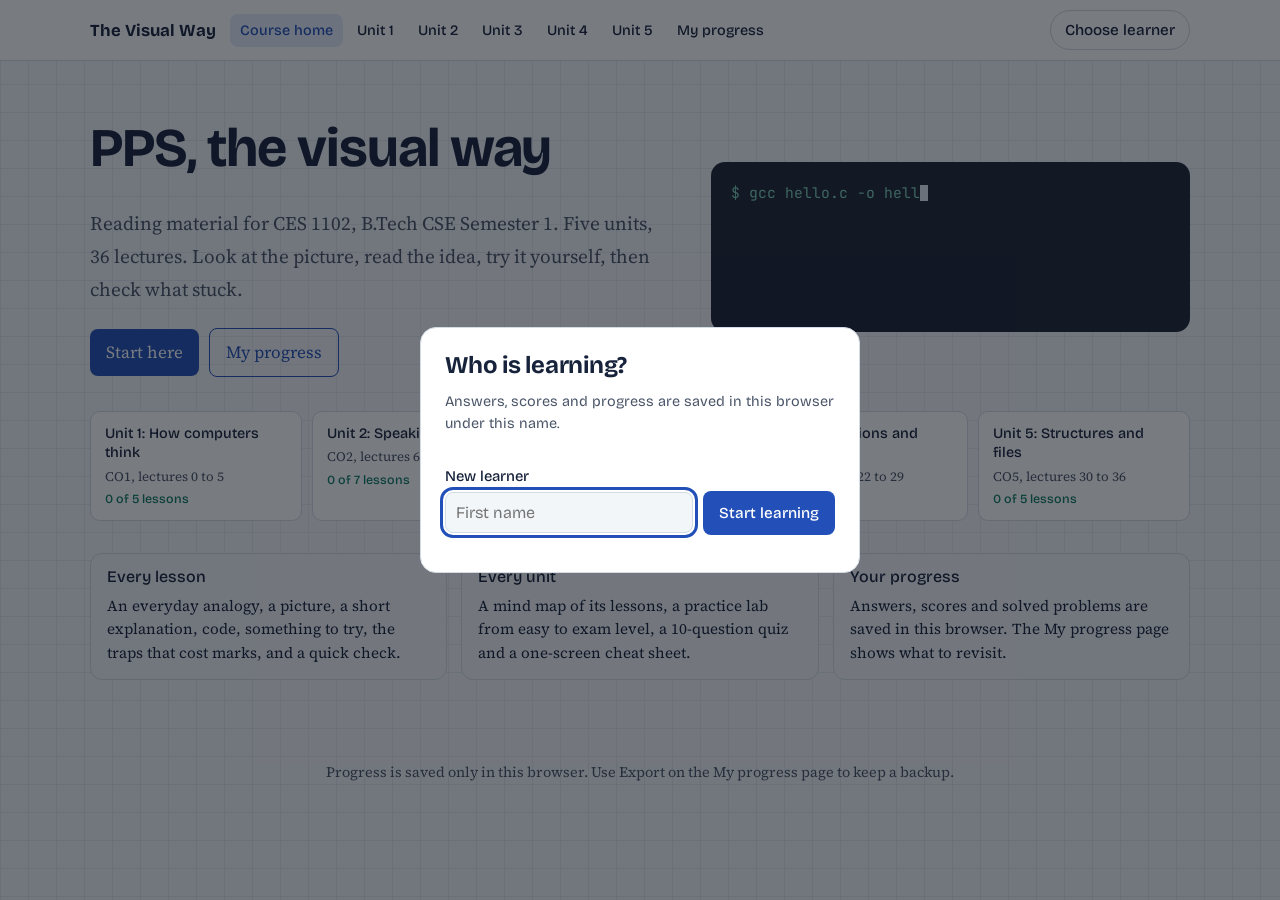
==== courses/ces1102/index.html @ 2a87faf5 "first commit" ====
<!DOCTYPE html>
<html lang="en">
<head>
<meta charset="utf-8">
<meta name="viewport" content="width=device-width, initial-scale=1, viewport-fit=cover">
<title>PPS, the visual way | CES 1102</title>
<meta name="description" content="Visual, interactive reading material for CES 1102, B.Tech CSE Semester 1.">
<meta name="theme-color" content="#2350B8">
<meta name="apple-mobile-web-app-capable" content="yes">
<meta name="mobile-web-app-capable" content="yes">
<meta name="apple-mobile-web-app-title" content="Visual Way">
<link rel="manifest" href="../../manifest.webmanifest">
<link rel="icon" type="image/png" sizes="192x192" href="../../assets/icons/icon-192.png">
<link rel="apple-touch-icon" href="../../assets/icons/apple-touch-icon.png">
<link rel="preconnect" href="https://fonts.googleapis.com">
<link rel="preconnect" href="https://fonts.gstatic.com" crossorigin>
<link href="https://fonts.googleapis.com/css2?family=Bricolage+Grotesque:opsz,wght@12..96,500;12..96,700&family=Source+Serif+4:ital,opsz,wght@0,8..60,400;0,8..60,600;1,8..60,400&family=JetBrains+Mono:wght@400;600&display=swap" rel="stylesheet">
<link rel="stylesheet" href="../../assets/style.css">
</head>
<body data-page="course" data-course="ces1102" data-root="../../">
<header class="topbar"><div class="topbar-in"><a class="brand" href="../../index.html">The Visual Way</a><nav class="unitnav" aria-label="Course"><a href="index.html" aria-current="page">Course home</a><a href="unit1.html">Unit 1</a><a href="unit2.html">Unit 2</a><a href="unit3.html">Unit 3</a><a href="unit4.html">Unit 4</a><a href="unit5.html">Unit 5</a><a href="progress.html">My progress</a></nav><button class="learner-chip" type="button">Choose learner</button></div></header>
<header class="hero wrap">
  <div class="hero-grid">
    <div>
      <h1>PPS, the visual way</h1>
      <p class="lede">Reading material for CES 1102, B.Tech CSE Semester 1. Five units, 36 lectures. Look at the picture, read the idea, try it yourself, then check what stuck.</p>
      <div class="row hero-actions"><a class="btn" href="unit1.html#u1start">Start here</a><a class="btn ghost" href="progress.html">My progress</a></div>
    </div>
    <div class="term" aria-label="Terminal compiling and running a first C program" role="img"><div id="termtext"></div></div>
  </div>
<div class="roadmap" role="list"><a role="listitem" href="unit1.html" data-unit="1">Unit 1: How computers think<span>CO1, lectures 0 to 5</span><span class="prog"></span></a><a role="listitem" href="unit2.html" data-unit="2">Unit 2: Speaking C<span>CO2, lectures 6 to 13</span><span class="prog"></span></a><a role="listitem" href="unit3.html" data-unit="3">Unit 3: Arrays and strings<span>CO3, lectures 14 to 21</span><span class="prog"></span></a><a role="listitem" href="unit4.html" data-unit="4">Unit 4: Functions and pointers<span>CO4, lectures 22 to 29</span><span class="prog"></span></a><a role="listitem" href="unit5.html" data-unit="5">Unit 5: Structures and files<span>CO5, lectures 30 to 36</span><span class="prog"></span></a></div>
</header>
<div class="wrap" style="padding-bottom:60px"><div class="cheat"><div><h3>Every lesson</h3>An everyday analogy, a picture, a short explanation, code, something to try, the traps that cost marks, and a quick check.</div><div><h3>Every unit</h3>A mind map of its lessons, a practice lab from easy to exam level, a 10-question quiz and a one-screen cheat sheet.</div><div><h3>Your progress</h3>Answers, scores and solved problems are saved in this browser. The My progress page shows what to revisit.</div></div></div>
<footer>Progress is saved only in this browser. Use Export on the My progress page to keep a backup.</footer>
<script src="../../assets/engine.js"></script>
<script src="course.js"></script>
<script>initPage();</script>
</body>
</html>
---- assets/style.css ----
/* Shared styles for every course. Colours are tokens on :root, with dark-mode overrides. */

:root{
  --paper:#F3F6F9; --grid:#E2E8EF; --card:#FFFFFF; --ink:#17223B; --soft:#4A5568; --line:#D3DBE4;
  --blue:#2350B8; --blue-tint:#E7EEFC; --mark:#FFE27A; --good:#0B7A63; --good-tint:#E1F4EE;
  --bad:#B8322B; --bad-tint:#FBE9E7; --code:#1C2333; --code-ink:#E4E9F2;
  --head:"Bricolage Grotesque", "Avenir Next", "Segoe UI", system-ui, sans-serif;
  --body:"Source Serif 4", Georgia, "Times New Roman", serif;
  --mono:"JetBrains Mono", ui-monospace, Consolas, "Courier New", monospace;
  box-sizing:border-box; padding-top:env(safe-area-inset-top,0px); padding-bottom:env(safe-area-inset-bottom,0px);
}
@media (prefers-color-scheme:dark){ :root:not([data-theme="light"]){
  --paper:#11151C; --grid:#1A2029; --card:#181E27; --ink:#E7EBF1; --soft:#A5AFBD; --line:#2B3442;
  --blue:#86A8F7; --blue-tint:#1E2A44; --mark:#6E5A12; --good:#52D1AE; --good-tint:#11302A;
  --bad:#FF8D84; --bad-tint:#3A1C1A; --code:#0C1018; --code-ink:#E4E9F2; } }
:root[data-theme="dark"]{
  --paper:#11151C; --grid:#1A2029; --card:#181E27; --ink:#E7EBF1; --soft:#A5AFBD; --line:#2B3442;
  --blue:#86A8F7; --blue-tint:#1E2A44; --mark:#6E5A12; --good:#52D1AE; --good-tint:#11302A;
  --bad:#FF8D84; --bad-tint:#3A1C1A; --code:#0C1018; --code-ink:#E4E9F2; }
*,*::before,*::after{box-sizing:inherit}
html{scroll-padding-top:calc(env(safe-area-inset-top,0px) + 16px);scroll-behavior:smooth}
@media (prefers-reduced-motion:reduce){html{scroll-behavior:auto}}
body{margin:0;background:var(--paper);background-image:linear-gradient(var(--grid) 1px,transparent 1px),linear-gradient(90deg,var(--grid) 1px,transparent 1px);background-size:28px 28px;color:var(--ink);font:400 1.0625rem/1.72 var(--body)}
img,svg{max-width:100%}
h1,h2,h3,h4{font-family:var(--head);line-height:1.15;margin:0 0 .5em;font-weight:700}
h1{font-size:clamp(2.2rem,5vw,3.4rem);letter-spacing:-.02em}
h2{font-size:clamp(1.6rem,3.2vw,2.1rem);letter-spacing:-.01em}
h3{font-size:1.2rem;font-weight:500}
p{margin:0 0 1em}
a{color:var(--blue)}
code{font-family:var(--mono);font-size:.88em;background:var(--blue-tint);padding:.08em .35em;border-radius:4px}
mark{background:linear-gradient(100deg,transparent 2%,var(--mark) 4%,var(--mark) 94%,transparent 97%);color:inherit;padding:0 .15em;border-radius:3px}
button{font:500 .95rem var(--head);cursor:pointer}
:focus-visible{outline:3px solid var(--blue);outline-offset:2px}
.wrap{max-width:1140px;margin:0 auto;padding:0 20px}
/* hero */
.hero{padding-top:56px;padding-bottom:32px}
.hero-grid{display:grid;grid-template-columns:1.1fr .9fr;gap:36px;align-items:center}
.hero p.lede{font-size:1.2rem;color:var(--soft);max-width:34em}
.term{background:var(--code);color:var(--code-ink);border-radius:14px;padding:18px 20px;font:400 .92rem/1.7 var(--mono);min-height:170px}
.term .p{color:#7FD1B9}.term .out{color:#FFE27A}
.caret{display:inline-block;width:.55em;height:1.1em;background:var(--code-ink);vertical-align:-.2em;animation:blink 1s steps(1) infinite}
@keyframes blink{50%{opacity:0}}
@media (prefers-reduced-motion:reduce){.caret{animation:none}}
.roadmap{display:grid;grid-template-columns:repeat(5,1fr);gap:10px;margin-top:34px;list-style:none;padding:0}
.roadmap li{background:var(--card);border:1px solid var(--line);border-radius:10px;padding:12px 14px;font:500 .9rem/1.35 var(--head)}
.roadmap li span{display:block;font:400 .82rem/1.4 var(--body);color:var(--soft);margin-top:4px}
.roadmap li.now{border:2px solid var(--blue);background:var(--blue-tint)}
.roadmap li.later{opacity:.62}
/* layout */
.layout{display:grid;grid-template-columns:230px minmax(0,1fr);gap:40px;padding-bottom:80px}
.rail{position:sticky;top:calc(env(safe-area-inset-top,0px) + 16px);align-self:start;background:var(--card);border:1px solid var(--line);border-radius:12px;padding:18px}
.rail h4{font-size:.95rem;margin-bottom:10px}
.rail ol{list-style:none;margin:0;padding:0}
.rail li a{display:flex;gap:10px;align-items:baseline;padding:6px 4px;text-decoration:none;color:var(--ink);font:400 .93rem/1.35 var(--head);border-radius:6px}
.rail li a:hover{background:var(--blue-tint)}
.tick{flex:none;width:18px;height:18px;border:1.5px solid var(--line);border-radius:50%;display:inline-grid;place-items:center;font-size:11px;transform:translateY(3px)}
.done .tick{background:var(--good);border-color:var(--good);color:var(--card)}
.bar{height:8px;background:var(--grid);border-radius:4px;margin:14px 0 6px;overflow:hidden}
.bar i{display:block;height:100%;width:0;background:var(--good);transition:width .4s}
.rail small{color:var(--soft);font-size:.85rem}
.lesson{background:var(--card);border:1px solid var(--line);border-radius:18px;padding:clamp(20px,4vw,44px);margin-bottom:34px}
.lesson-head{display:flex;gap:16px;align-items:baseline;flex-wrap:wrap;margin-bottom:6px}
.num{font:700 2.6rem/1 var(--head);color:var(--blue)}
.lec{font:400 .88rem var(--head);color:var(--soft)}
.hook{font-style:italic;font-size:1.15rem;border-left:4px solid var(--mark);padding:4px 0 4px 16px;margin:10px 0 22px;border-radius:0}
.prose{max-width:68ch}
.fig-r{float:right;width:min(46%,340px);margin:4px 0 14px 26px}
.fig-r figcaption,.fig figcaption{font:400 .85rem/1.4 var(--head);color:var(--soft);margin-top:6px}
.clear{clear:both}
.fig{margin:22px 0}
pre.c{background:var(--code);color:var(--code-ink);border-radius:12px;padding:16px 18px;font:400 .9rem/1.65 var(--mono);overflow-x:auto;margin:16px 0}
pre.c code{background:none;padding:0;font-size:1em;color:inherit}
.kw{color:#8FB3FF}.str{color:#9FE3A8}.com{color:#8792A6;font-style:italic}.pp{color:#F3A6D8}.fn{color:#FFD479}.nm{color:#FFB38A}
.panel{border:1px solid var(--line);border-radius:12px;padding:18px 20px;margin:22px 0;background:var(--paper)}
.panel h3{margin-bottom:8px}
.traps{border:1px solid var(--bad);background:var(--bad-tint);border-radius:12px;padding:16px 20px;margin:22px 0}
.traps h3{color:var(--bad)}
.traps ul{margin:0;padding-left:1.2em}
.traps li{margin-bottom:6px}
table{border-collapse:collapse;width:100%;font-size:.95rem}
.tbl{overflow-x:auto;margin:16px 0}
th,td{border:1px solid var(--line);padding:8px 10px;text-align:left;vertical-align:top}
th{font:500 .92rem var(--head);background:var(--blue-tint)}
details.reveal{border:1px dashed var(--blue);border-radius:10px;padding:10px 14px;margin:14px 0}
details.reveal summary{cursor:pointer;font:500 .95rem var(--head);color:var(--blue)}
/* buttons */
.btn{background:var(--blue);color:var(--card);border:0;border-radius:8px;padding:9px 16px}
.btn.ghost{background:transparent;color:var(--blue);border:1.5px solid var(--blue)}
.btn:disabled{opacity:.45;cursor:not-allowed}
.row{display:flex;gap:10px;flex-wrap:wrap;align-items:center}
.complete{margin-top:26px;padding-top:18px;border-top:1px solid var(--line)}
.complete .btn.is-done{background:var(--good)}
/* quiz */
.qc{margin-top:8px}
fieldset.q{border:1px solid var(--line);border-radius:12px;padding:16px 18px;margin:0 0 14px;background:var(--card)}
fieldset.q legend{font:500 1rem/1.45 var(--head);padding:0 6px}
.opt{display:flex;gap:10px;align-items:flex-start;padding:7px 8px;border-radius:8px;cursor:pointer}
.opt:hover{background:var(--blue-tint)}
.opt input{accent-color:var(--blue);margin-top:.45em}
.opt.right{background:var(--good-tint)}.opt.wrong{background:var(--bad-tint)}
.fb{margin-top:10px;font-size:.98rem}
.fb.ok{color:var(--good)}.fb.no{color:var(--bad)}
.fb .why{display:block;color:var(--ink);margin-top:4px}
.err{color:var(--bad);font:400 .85rem var(--head);margin-left:8px}
/* widgets */
.widget{border:1px solid var(--line);border-radius:14px;padding:18px;background:var(--paper);margin:22px 0}
.widget .label{font:500 1rem var(--head);margin-bottom:10px}
.stepnote{min-height:3.4em;font-size:1rem;margin:12px 0}
.dots{display:flex;gap:6px}
.dots span{width:9px;height:9px;border-radius:50%;background:var(--line)}
.dots span.on{background:var(--blue)}
svg text{font-family:var(--head)}
.sv-box{fill:var(--card);stroke:var(--soft);stroke-width:1}
.sv-cont{fill:none;stroke:var(--soft);stroke-dasharray:5 4;stroke-width:1}
.sv-t{fill:var(--ink);font-size:14px;font-weight:500}
.sv-s{fill:var(--soft);font-size:12px}
.sv-line{stroke:var(--soft);stroke-width:1.4;fill:none}
g.hot .sv-box{fill:var(--mark);stroke:var(--ink);stroke-width:2}
.tabs{display:flex;gap:6px;flex-wrap:wrap;margin-bottom:10px}
.tabs button{background:var(--card);border:1.5px solid var(--line);color:var(--ink);border-radius:8px;padding:7px 12px}
.tabs button[aria-pressed="true"]{border-color:var(--blue);background:var(--blue-tint);color:var(--blue)}
.order-list{list-style:none;padding:0;margin:0 0 12px}
.order-list li{display:flex;align-items:center;gap:10px;background:var(--card);border:1px solid var(--line);border-radius:8px;padding:8px 10px;margin-bottom:6px}
.order-list li.ok{border-color:var(--good);background:var(--good-tint)}
.order-list li.no{border-color:var(--bad);background:var(--bad-tint)}
.order-list .t{flex:1;font-family:var(--mono);font-size:.92rem}
.order-list button{background:var(--card);border:1px solid var(--line);border-radius:6px;width:34px;height:30px;color:var(--ink)}
.fc-grid{display:grid;grid-template-columns:minmax(0,1fr) 300px;gap:20px;align-items:start}
.fc-steps label{display:grid;grid-template-columns:1fr 200px;gap:8px;align-items:center;font:400 .92rem var(--mono);padding:5px 0;border-bottom:1px dashed var(--line)}
.fc-steps select,.fc-run input{font:400 .9rem var(--head);padding:6px;border-radius:6px;border:1.5px solid var(--line);background:var(--card);color:var(--ink)}
.fc-steps label.ok select{border-color:var(--good)}.fc-steps label.no select{border-color:var(--bad)}
.fc-node{fill:var(--card);stroke:var(--soft);stroke-width:1.3}
.fc-node.empty{stroke-dasharray:4 3;fill:transparent}
.fc-node.wrongshape{stroke:var(--bad);stroke-width:2}
.fc-node.lit{fill:var(--mark);stroke:var(--ink);stroke-width:2.2}
.fc-txt{fill:var(--ink);font-size:12.5px;font-family:var(--mono)}
.pipe{display:flex;flex-wrap:wrap;gap:6px;margin-bottom:12px}
.pipe button{background:var(--card);border:1.5px solid var(--line);color:var(--ink);border-radius:20px;padding:6px 12px;font-size:.88rem}
.pipe button[aria-current="step"]{border-color:var(--blue);background:var(--blue);color:var(--card)}
.file{font:600 .9rem var(--mono);color:var(--blue)}
.sorter{list-style:none;padding:0;margin:0}
.sorter li{background:var(--card);border:1px solid var(--line);border-radius:10px;padding:10px 12px;margin-bottom:8px}
.sorter code{display:block;background:none;padding:0;margin-bottom:6px}
.sorter .sfb{font-size:.92rem;margin-top:6px}
.timeline{display:grid;grid-template-columns:repeat(5,1fr);gap:8px;margin:18px 0}
.timeline div{border-top:4px solid var(--blue);padding-top:8px;font-size:.92rem;line-height:1.45}
.timeline b{font:700 1.1rem var(--head);display:block}
.cheat{display:grid;grid-template-columns:repeat(auto-fit,minmax(230px,1fr));gap:14px}
.cheat div{border:1px solid var(--line);border-radius:12px;padding:14px 16px;background:var(--paper);font-size:.95rem;line-height:1.55}
.cheat h3{font-size:1rem}
.uq-head{display:flex;justify-content:space-between;align-items:center;margin-bottom:10px;font:500 .95rem var(--head)}
.score{font:700 3rem/1 var(--head);color:var(--blue)}
.sr{position:absolute;width:1px;height:1px;overflow:hidden;clip:rect(0 0 0 0);white-space:nowrap}
footer{color:var(--soft);font-size:.9rem;padding:20px 0 40px;text-align:center}
@media (max-width:960px){
  .hero-grid,.fc-grid{grid-template-columns:1fr}
  .layout{grid-template-columns:1fr;gap:20px}
  .rail{position:static}
  .rail ol{display:flex;gap:6px;overflow-x:auto}
  .rail li a{white-space:nowrap;border:1px solid var(--line)}
  .roadmap{grid-template-columns:repeat(2,1fr)}
  .timeline{grid-template-columns:1fr 1fr}
}
@media (max-width:640px){ .fig-r{float:none;width:100%;margin:10px 0} .fc-steps label{grid-template-columns:1fr} .roadmap{grid-template-columns:1fr} }
.roadmap{display:grid;grid-template-columns:repeat(5,1fr);gap:10px;margin-top:34px}
.roadmap button{background:var(--card);border:1px solid var(--line);border-radius:10px;padding:12px 14px;font:500 .9rem/1.35 var(--head);color:var(--ink);text-align:left}
.roadmap button span{display:block;font:400 .82rem/1.4 var(--body);color:var(--soft);margin-top:4px}
.roadmap button .prog{font:500 .78rem/1.3 var(--head);color:var(--good);margin-top:6px}
.roadmap button[aria-pressed="true"]{border:2px solid var(--blue);background:var(--blue-tint)}
.roadmap button:hover{border-color:var(--blue)}
.intro{background:var(--card);border:1px solid var(--line);border-radius:18px;padding:clamp(20px,4vw,40px);margin-bottom:34px}
.intro p{max-width:68ch;color:var(--soft);font-size:1.08rem}
.mindmap svg{width:100%;height:auto;display:block}
.mm-c{fill:var(--blue)}.mm-ct{fill:var(--card);font:700 18px var(--head)}.mm-cs{fill:var(--card);font:400 14px var(--head)}
.mm-l{stroke:var(--blue);stroke-width:1.5;opacity:.6}
.mm-n{fill:var(--paper);stroke:var(--line);stroke-width:1.2}.mm-n.done{fill:var(--good-tint);stroke:var(--good)}
.mindmap a:hover .mm-n,.mindmap a:focus .mm-n{stroke:var(--blue);stroke-width:2}
.mm-t{fill:var(--ink);font:500 15px var(--head)}
.tr-grid{display:grid;grid-template-columns:minmax(0,1.1fr) minmax(0,1fr);gap:16px;align-items:start}
.tr-code{margin:0}
.tr-code .ln{display:block;padding:0 8px;margin:0 -8px;border-radius:4px;white-space:pre}
.tr-code .ln.cur{background:rgba(255,226,122,.2);box-shadow:inset 3px 0 0 #FFE27A}
.tr-l{font:500 .85rem var(--head);color:var(--soft);margin:2px 0 6px}
.frame{border:1px solid var(--line);border-radius:10px;background:var(--card);padding:8px 10px;margin-bottom:8px}
.frame.top{border:2px solid var(--blue)}
.frame-h{font:500 .82rem var(--head);color:var(--soft);margin-bottom:6px}
.vars{display:flex;flex-wrap:wrap;gap:10px 14px;align-items:flex-start}
.var{display:flex;flex-direction:column;align-items:flex-start;gap:3px}
.vn{font:500 .8rem var(--mono);color:var(--soft)}
.var .box,.cell .box{min-width:38px;padding:3px 8px;border:1.5px solid var(--line);border-radius:6px;font:600 .88rem var(--mono);text-align:center;background:var(--paper);color:var(--ink);white-space:nowrap}
.var.hot>.box,.cell.hot .box{background:var(--mark);border-color:var(--ink)}
.addr{font:400 .72rem var(--mono);color:var(--soft)}
.cells{display:flex;flex-wrap:wrap}
.cell{display:flex;flex-direction:column;align-items:center}
.cell .box{border-radius:0;margin-right:-1.5px;min-width:34px}
.idx{font:400 .7rem var(--mono);color:var(--soft)}
.sf{display:flex;gap:8px}
.tr-out{background:var(--code);color:#FFE27A;border-radius:8px;padding:8px 12px;min-height:2.2em;margin:0;font:400 .88rem var(--mono);white-space:pre-wrap}
.st-grid.two{display:grid;grid-template-columns:minmax(0,1.3fr) minmax(0,1fr);gap:16px;align-items:start}
.st-c{margin:0}
mark.hm{background:#FFE27A;color:#1C2333;padding:0 2px;border-radius:3px}
.sel{font:400 .92rem var(--head);padding:6px;border-radius:6px;border:1.5px solid var(--line);background:var(--card);color:var(--ink)}
.widget input[type=text]{font:400 .92rem var(--mono);padding:6px 8px;border-radius:6px;border:1.5px solid var(--line);background:var(--card);color:var(--ink)}
.ap-ctl label,.tr-in label{font:500 .92rem var(--head)}
.tr-in{margin-bottom:12px}
.ap-row{display:flex;flex-wrap:wrap;gap:6px;margin:16px 0 6px}
.ap-cell{display:flex;flex-direction:column;align-items:center;min-width:48px;transition:opacity .3s}
.ap-cell .box{width:48px;padding:10px 0;border:2px solid var(--line);border-radius:8px;text-align:center;font:600 1rem var(--mono);background:var(--card)}
.ap-cell.cmp .box{border-color:var(--blue);background:var(--blue-tint)}
.ap-cell.swap .box{background:var(--mark);border-color:var(--ink)}
.ap-cell.min .box{border-color:var(--bad);border-style:dashed}
.ap-cell.done .box,.ap-cell.found .box{background:var(--good-tint);border-color:var(--good)}
.ap-cell.out{opacity:.35}
.tag{font:500 .72rem var(--head);color:var(--blue);min-height:1.1em}
.ap-stats{display:flex;gap:20px;font:400 .95rem var(--head)}
.ap-stats b{font-size:1.2rem;color:var(--blue)}
.legend{display:flex;flex-wrap:wrap;gap:6px 12px;align-items:center;font:400 .82rem var(--head);color:var(--soft);margin-top:10px}
.lg{display:inline-block;width:14px;height:14px;border-radius:3px;border:2px solid var(--line);vertical-align:middle}
.lg.cmp{border-color:var(--blue);background:var(--blue-tint)}.lg.swap{background:var(--mark);border-color:var(--ink)}.lg.min{border-color:var(--bad);border-style:dashed}.lg.done{background:var(--good-tint);border-color:var(--good)}.lg.out{opacity:.35;background:var(--card)}
.bitrow{display:flex;align-items:center;gap:4px;margin-bottom:6px;flex-wrap:wrap}
.bl{width:64px;font:500 .9rem var(--mono)}
.bit{width:34px;height:34px;display:inline-grid;place-items:center;border:1.5px solid var(--line);border-radius:6px;font:600 .95rem var(--mono);background:var(--card);color:var(--ink)}
.bit.on{background:var(--blue);color:var(--card);border-color:var(--blue)}
button.bit{cursor:pointer;padding:0}
.bitrow.res{border-top:2px solid var(--ink);padding-top:6px}
.bitrow.res .bit.on{background:var(--good);border-color:var(--good)}
.bd{font:600 .95rem var(--mono);margin-left:10px}
.mx-wrap{display:grid;grid-template-columns:auto minmax(0,1fr);gap:20px;align-items:start}
.mx{display:grid;grid-template-columns:auto repeat(4,48px);gap:4px;align-items:center}
.mx-h{font:400 .78rem var(--head);color:var(--soft);text-align:center}
.mx-c{height:44px;border:1.5px solid var(--line);border-radius:6px;background:var(--card);color:var(--ink);font:600 1rem var(--mono)}
.mx-c.row{background:var(--blue-tint)}
.mx-c.on{background:var(--mark);border-color:var(--ink)}
.cell.rowc .box{background:var(--blue-tint)}
.cell.bad .box{background:var(--bad-tint);border-color:var(--bad);color:var(--bad)}
.cell.dim .box{opacity:.4}
.sl-out{margin-top:12px}
.sl-out .var{margin-bottom:10px}
.pj{padding-top:16px}
.pj-bytes{display:grid;grid-template-columns:repeat(32,1fr);margin-top:6px}
.pj-b{height:44px;border:1px solid var(--line);background:var(--blue-tint);position:relative}
.pj-b.alt{background:var(--card)}
.pj-b.start{border-left:3px solid var(--blue)}
.pj-b span{position:absolute;top:-1.5em;left:0;font:500 .7rem var(--mono);color:var(--blue);white-space:nowrap}
.pj-axis{display:flex;justify-content:space-between;font:400 .72rem var(--mono);color:var(--soft);margin-top:4px}
.tabset>.tabs{margin-bottom:12px}
[hidden]{display:none !important}
@media (max-width:960px){.tr-grid,.st-grid.two,.mx-wrap{grid-template-columns:1fr}}
@media (max-width:640px){.mx{grid-template-columns:auto repeat(4,40px)}.ap-cell .box{width:40px}}
@media (max-width:960px){.roadmap{grid-template-columns:repeat(2,1fr)}}
@media (max-width:640px){.roadmap{grid-template-columns:1fr 1fr}.roadmap button span:not(.prog){display:none}}
fieldset.q{min-width:0}
fieldset.q legend{white-space:normal;max-width:100%}
main{min-width:0}
@media (max-width:960px){.layout{grid-template-columns:minmax(0,1fr)}}
.prob{border:1px solid var(--line);border-radius:14px;padding:18px 20px;margin:16px 0;background:var(--paper)}
.prob-h{display:flex;gap:10px;align-items:baseline;flex-wrap:wrap;margin-bottom:6px}
.prob-h h3{margin:0}
.lvl{font:500 .78rem var(--head);padding:2px 10px;border-radius:20px;border:1.5px solid}
.lvl.easy{color:var(--good);border-color:var(--good);background:var(--good-tint)}
.lvl.medium{color:var(--blue);border-color:var(--blue);background:var(--blue-tint)}
.lvl.exam{color:var(--bad);border-color:var(--bad);background:var(--bad-tint)}
.io{display:grid;grid-template-columns:minmax(0,1fr) minmax(0,1fr);gap:14px;margin:12px 0}
.io .tr-out{margin-bottom:8px}
.labfilter{margin:0}
.labcount{margin:0 0 0 auto;font:500 .9rem var(--head);color:var(--good)}
.prob .btn.is-done,[data-solved].is-done{background:var(--good)}
ol.steps{padding-left:1.3em;margin:10px 0}
ol.steps li{margin-bottom:8px}
@media (max-width:640px){.io{grid-template-columns:minmax(0,1fr)}}
/* ---------- site chrome ---------- */
.topbar{background:var(--card);border-bottom:1px solid var(--line)}
.topbar-in{display:flex;align-items:center;gap:14px;padding:10px 20px;max-width:1140px;margin:0 auto;flex-wrap:wrap}
.brand{font:700 1.05rem var(--head);color:var(--ink);text-decoration:none;white-space:nowrap}
.unitnav{display:flex;gap:4px;overflow-x:auto;flex:1 1 300px;scrollbar-width:none;-webkit-overflow-scrolling:touch}
.unitnav::-webkit-scrollbar{display:none}
.unitnav a{white-space:nowrap;padding:8px 10px;border-radius:8px;text-decoration:none;color:var(--ink);font:500 .9rem var(--head)}
.unitnav a:hover{background:var(--blue-tint)}
.unitnav a[aria-current="page"]{background:var(--blue-tint);color:var(--blue)}
.learner-chip{background:var(--card);border:1.5px solid var(--line);border-radius:22px;padding:8px 14px;color:var(--ink);min-height:40px}
.learner-chip:hover{border-color:var(--blue)}
dialog.ldlg{border:1px solid var(--line);border-radius:16px;padding:0;max-width:440px;width:calc(100% - 32px);background:var(--card);color:var(--ink)}
dialog.ldlg::backdrop{background:rgba(10,15,25,.55)}
.ldlg-in{padding:24px}
.ldlg h2{font-size:1.5rem}
.ldlg label{display:block;font:500 .92rem var(--head);margin-bottom:6px}
.ldlg input{flex:1;min-width:0;font:400 1rem var(--head);padding:10px;border-radius:8px;border:1.5px solid var(--line);background:var(--paper);color:var(--ink)}
.llist{display:flex;flex-wrap:wrap;gap:8px;align-items:center;margin:10px 0 18px}
.small{font:400 .9rem/1.5 var(--head);color:var(--soft)}
.toast{position:fixed;left:50%;bottom:calc(20px + env(safe-area-inset-bottom,0px));transform:translateX(-50%);background:var(--ink);color:var(--card);padding:12px 18px;border-radius:10px;font:500 .92rem var(--head);opacity:0;pointer-events:none;transition:opacity .25s;z-index:50;max-width:90vw}
.toast.on{opacity:1}
.pagenav{display:flex;justify-content:space-between;gap:12px;flex-wrap:wrap;margin:0 0 40px}
a.btn{display:inline-flex;align-items:center;text-decoration:none}
.btn{min-height:44px}
.roadmap a{display:block;background:var(--card);border:1px solid var(--line);border-radius:10px;padding:12px 14px;font:500 .9rem/1.35 var(--head);color:var(--ink);text-decoration:none}
.roadmap a span{display:block;font:400 .82rem/1.4 var(--body);color:var(--soft);margin-top:4px}
.roadmap a .prog{font:500 .78rem/1.3 var(--head);color:var(--good);margin-top:6px}
.roadmap a:hover{border-color:var(--blue);background:var(--blue-tint)}
.hero-actions{margin-top:22px}
/* ---------- home ---------- */
.course-card{display:block;background:var(--card);border:1px solid var(--line);border-radius:18px;padding:24px;text-decoration:none;color:var(--ink);max-width:620px}
.course-card:hover{border-color:var(--blue)}
.course-card h2{margin-bottom:6px}
.course-card .prog{display:block;font:500 .9rem var(--head);color:var(--good);margin-top:10px}
.panelgrid{display:grid;grid-template-columns:repeat(auto-fit,minmax(280px,1fr));gap:18px;margin:30px 0 60px}
.panelgrid .panel{background:var(--card);margin:0}
/* ---------- progress ---------- */
.meter{display:block;height:8px;background:var(--grid);border-radius:4px;overflow:hidden;margin-top:6px;min-width:60px}
.meter i{display:block;height:100%;background:var(--good)}
.stats{display:grid;grid-template-columns:repeat(auto-fit,minmax(170px,1fr));gap:14px;margin:18px 0 26px}
.stat{background:var(--card);border:1px solid var(--line);border-radius:14px;padding:16px;font:400 .9rem var(--head);color:var(--soft)}
.stat .big{display:block;font:700 2.1rem/1.1 var(--head);color:var(--ink);margin-bottom:4px}
.stat .big small{font-size:1rem;color:var(--soft);font-weight:500}
.ptable td{font-size:.92rem}
.revisit{list-style:none;padding:0;margin:0}
.revisit li{background:var(--card);border:1px solid var(--line);border-radius:10px;padding:12px 14px;margin-bottom:8px;line-height:1.5}
.revisit a{font-weight:600}
.dashwrap{max-width:980px;margin:0 auto;padding:28px 20px 60px}
/* ---------- touch and tablet ---------- */
@media (pointer:coarse){.opt{padding:11px 8px}.tabs button,.pipe button{min-height:42px}.rail li a{padding:9px 6px}}
@media (min-width:961px) and (max-width:1100px){.layout{grid-template-columns:200px minmax(0,1fr);gap:24px}}
@media (max-width:640px){.topbar-in{gap:8px}.brand{font-size:.98rem}.learner-chip{margin-left:auto}}
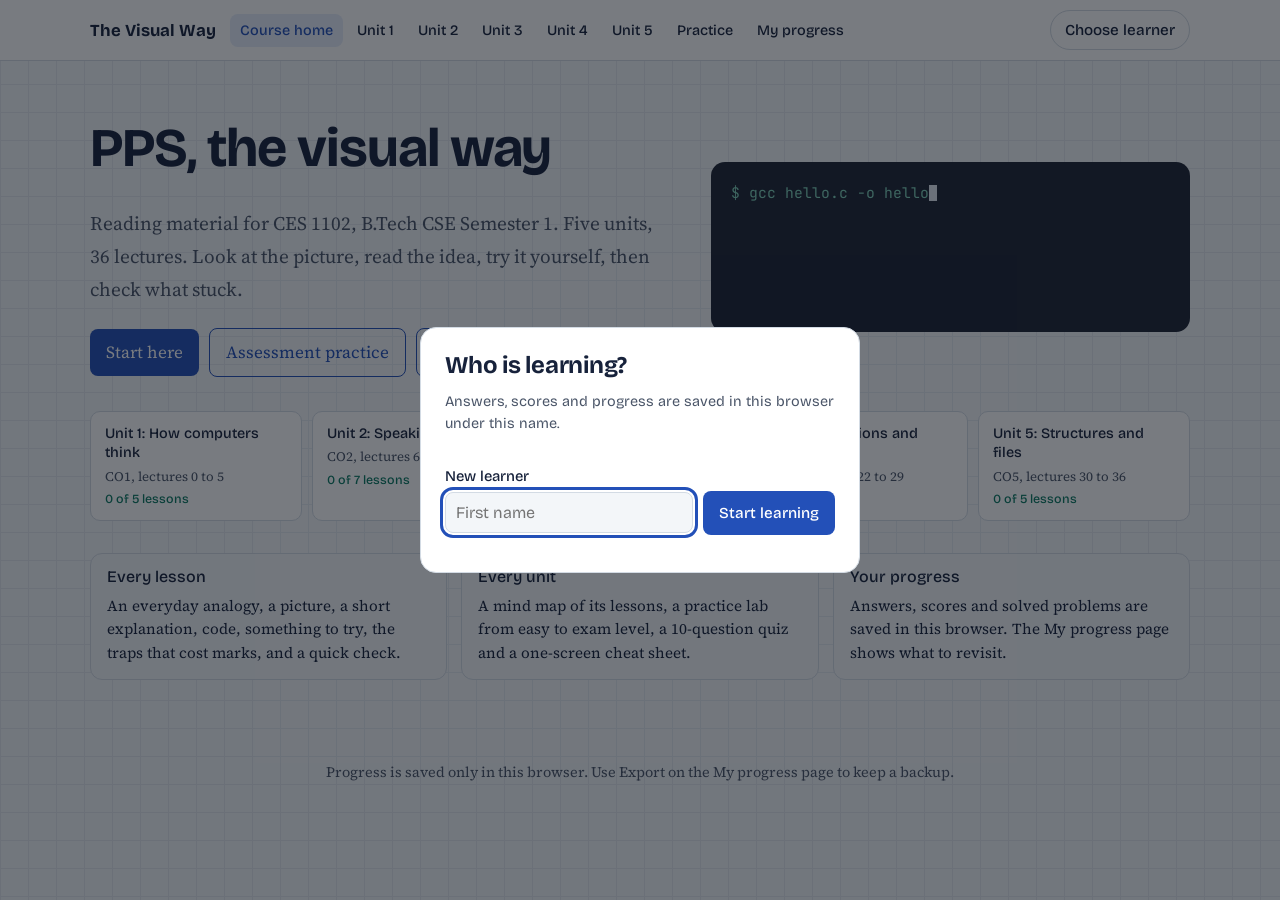
==== commit 57285ed1: "Add assessment practice for Assignments 2 and 3 New Practice page with timed objective quizzes (CO3," ====
--- a/courses/ces1102/index.html
+++ b/courses/ces1102/index.html
@@ -18,13 +18,13 @@
 <link rel="stylesheet" href="../../assets/style.css">
 </head>
 <body data-page="course" data-course="ces1102" data-root="../../">
-<header class="topbar"><div class="topbar-in"><a class="brand" href="../../index.html">The Visual Way</a><nav class="unitnav" aria-label="Course"><a href="index.html" aria-current="page">Course home</a><a href="unit1.html">Unit 1</a><a href="unit2.html">Unit 2</a><a href="unit3.html">Unit 3</a><a href="unit4.html">Unit 4</a><a href="unit5.html">Unit 5</a><a href="progress.html">My progress</a></nav><button class="learner-chip" type="button">Choose learner</button></div></header>
+<header class="topbar"><div class="topbar-in"><a class="brand" href="../../index.html">The Visual Way</a><nav class="unitnav" aria-label="Course"><a href="index.html" aria-current="page">Course home</a><a href="unit1.html">Unit 1</a><a href="unit2.html">Unit 2</a><a href="unit3.html">Unit 3</a><a href="unit4.html">Unit 4</a><a href="unit5.html">Unit 5</a><a href="practice.html">Practice</a><a href="progress.html">My progress</a></nav><button class="learner-chip" type="button">Choose learner</button></div></header>
 <header class="hero wrap">
   <div class="hero-grid">
     <div>
       <h1>PPS, the visual way</h1>
       <p class="lede">Reading material for CES 1102, B.Tech CSE Semester 1. Five units, 36 lectures. Look at the picture, read the idea, try it yourself, then check what stuck.</p>
-      <div class="row hero-actions"><a class="btn" href="unit1.html#u1start">Start here</a><a class="btn ghost" href="progress.html">My progress</a></div>
+      <div class="row hero-actions"><a class="btn" href="unit1.html#u1start">Start here</a><a class="btn ghost" href="practice.html">Assessment practice</a><a class="btn ghost" href="progress.html">My progress</a></div>
     </div>
     <div class="term" aria-label="Terminal compiling and running a first C program" role="img"><div id="termtext"></div></div>
   </div>
--- a/assets/style.css
+++ b/assets/style.css
@@ -321,3 +321,42 @@
 @media (pointer:coarse){.opt{padding:11px 8px}.tabs button,.pipe button{min-height:42px}.rail li a{padding:9px 6px}}
 @media (min-width:961px) and (max-width:1100px){.layout{grid-template-columns:200px minmax(0,1fr);gap:24px}}
 @media (max-width:640px){.topbar-in{gap:8px}.brand{font-size:.98rem}.learner-chip{margin-left:auto}}
+
+/* cheat sheet with code examples */
+.cheat-v2{grid-template-columns:repeat(auto-fit,minmax(300px,1fr))}
+.cheat-v2>div{display:flex;flex-direction:column}
+.cheat-v2 p{margin:0 0 8px}
+.cheat-v2 pre.c{font-size:.82rem;padding:12px 14px;margin:4px 0 10px}
+.cheat-v2 .watch{font-size:.9rem;border-top:1px dashed var(--line);padding-top:8px;margin-top:auto}
+
+.cheat-fig svg{width:100%;max-width:300px;height:auto;display:block;margin:4px 0 10px}
+
+@media (max-width:640px){.cheat-v2 pre.c{font-size:.76rem;padding:10px 12px}}
+
+/* ---------- assessment practice ---------- */
+.tq-bar{position:sticky;top:env(safe-area-inset-top,0px);z-index:5;display:flex;gap:14px;align-items:center;flex-wrap:wrap;background:var(--card);border:1px solid var(--line);border-radius:12px;padding:10px 14px;margin-bottom:14px;box-shadow:0 2px 10px rgba(0,0,0,.08)}
+.tq-time{font:700 1.3rem var(--mono);color:var(--blue)}
+.tq-time.warn{color:var(--bad)}
+.tq-count{font:500 .92rem var(--head);color:var(--soft);margin-right:auto}
+.tq fieldset pre.c{margin:6px 0 10px;font-size:.86rem}
+.tq-hist ul{margin:6px 0 0;padding-left:1.2em;font:400 .9rem var(--head)}
+.tq-result{margin-bottom:18px}
+.wq{border:1px solid var(--line);border-radius:14px;padding:18px 20px;margin:16px 0;background:var(--card)}
+.wq p{margin:0 0 8px}
+.scheme td:first-child{width:70px;text-align:center;font:600 .95rem var(--head)}
+.selfmark{margin-top:12px}
+.mk{min-width:40px;min-height:40px;border:1.5px solid var(--line);border-radius:8px;background:var(--card);color:var(--ink);font:600 .95rem var(--head)}
+.mk[aria-pressed="true"]{background:var(--good);border-color:var(--good);color:var(--card)}
+.answer-space{display:none}
+@media print{
+  body{background:#fff}
+  .topbar,footer,.toast,.selfmark,.wq-tools,[data-wq-summary],details>summary{display:none !important}
+  body.print-mode .dashwrap>:not(#written){display:none !important}
+  body.print-mode #written>p.small{display:none}
+  .wq{break-inside:avoid;border:1px solid #999;background:#fff}
+  pre.c{background:#f3f3f3 !important;color:#000 !important;white-space:pre-wrap;border:1px solid #ccc}
+  pre.c span{color:#000 !important}
+  body.print-questions details.wq-ans{display:none !important}
+  body.print-questions .answer-space{display:block;height:7cm;border-top:1px dashed #999;margin-top:10px}
+  .tr-out{background:#f3f3f3 !important;color:#000 !important}
+}
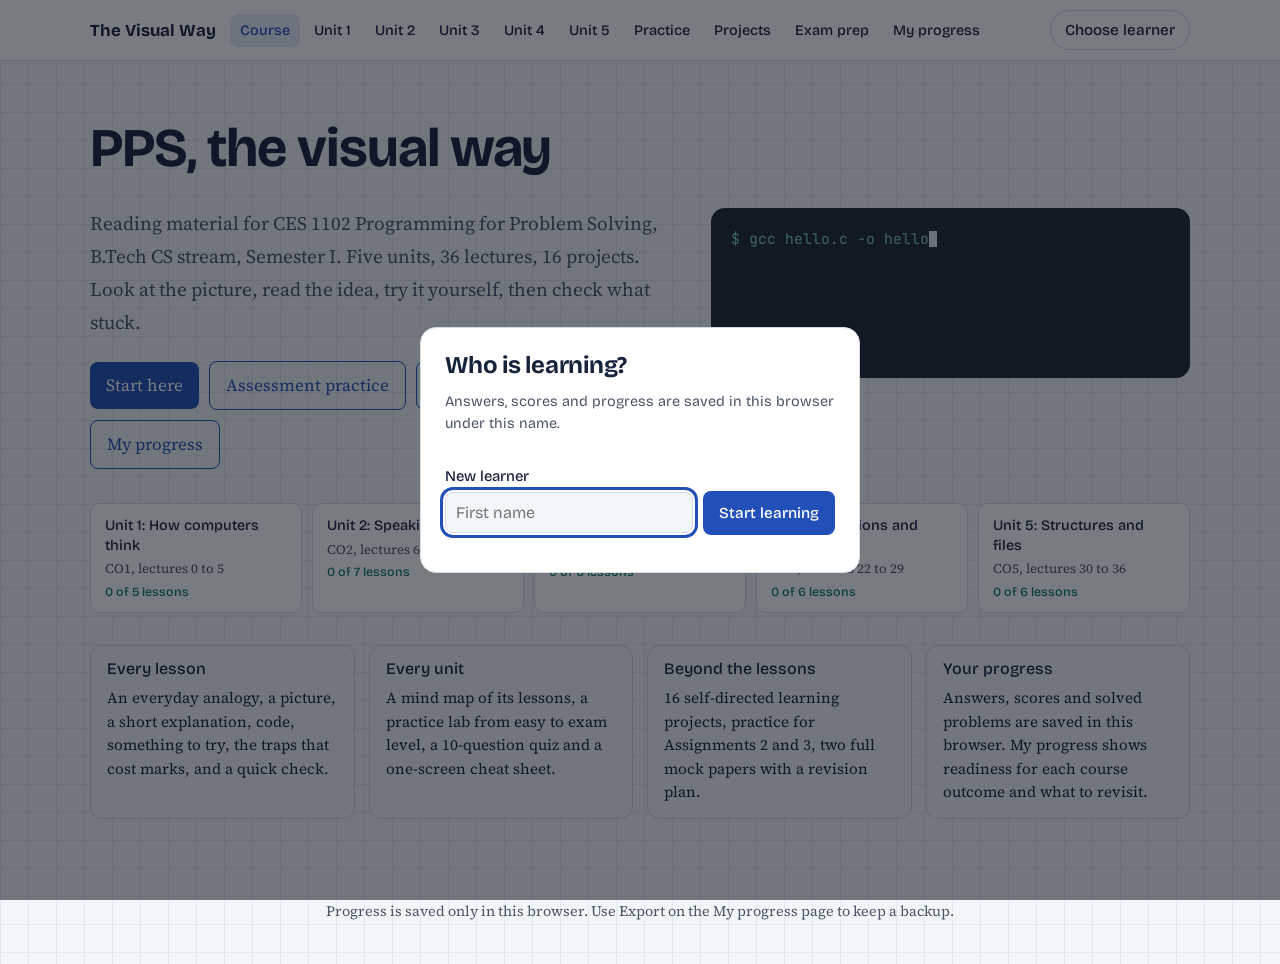
==== commit 705e9e41: "Complete CES 1102 coverage against the full course plan - Start here: official course details, CO st" ====
--- a/courses/ces1102/index.html
+++ b/courses/ces1102/index.html
@@ -18,19 +18,19 @@
 <link rel="stylesheet" href="../../assets/style.css">
 </head>
 <body data-page="course" data-course="ces1102" data-root="../../">
-<header class="topbar"><div class="topbar-in"><a class="brand" href="../../index.html">The Visual Way</a><nav class="unitnav" aria-label="Course"><a href="index.html" aria-current="page">Course home</a><a href="unit1.html">Unit 1</a><a href="unit2.html">Unit 2</a><a href="unit3.html">Unit 3</a><a href="unit4.html">Unit 4</a><a href="unit5.html">Unit 5</a><a href="practice.html">Practice</a><a href="progress.html">My progress</a></nav><button class="learner-chip" type="button">Choose learner</button></div></header>
+<header class="topbar"><div class="topbar-in"><a class="brand" href="../../index.html">The Visual Way</a><nav class="unitnav" aria-label="Course"><a href="index.html" aria-current="page">Course</a><a href="unit1.html">Unit 1</a><a href="unit2.html">Unit 2</a><a href="unit3.html">Unit 3</a><a href="unit4.html">Unit 4</a><a href="unit5.html">Unit 5</a><a href="practice.html">Practice</a><a href="sdl.html">Projects</a><a href="exam.html">Exam prep</a><a href="progress.html">My progress</a></nav><button class="learner-chip" type="button">Choose learner</button></div></header>
 <header class="hero wrap">
   <div class="hero-grid">
     <div>
       <h1>PPS, the visual way</h1>
-      <p class="lede">Reading material for CES 1102, B.Tech CSE Semester 1. Five units, 36 lectures. Look at the picture, read the idea, try it yourself, then check what stuck.</p>
-      <div class="row hero-actions"><a class="btn" href="unit1.html#u1start">Start here</a><a class="btn ghost" href="practice.html">Assessment practice</a><a class="btn ghost" href="progress.html">My progress</a></div>
+      <p class="lede">Reading material for CES 1102 Programming for Problem Solving, B.Tech CS stream, Semester I. Five units, 36 lectures, 16 projects. Look at the picture, read the idea, try it yourself, then check what stuck.</p>
+      <div class="row hero-actions"><a class="btn" href="unit1.html#u1start">Start here</a><a class="btn ghost" href="practice.html">Assessment practice</a><a class="btn ghost" href="sdl.html">Projects</a><a class="btn ghost" href="exam.html">Exam prep</a><a class="btn ghost" href="progress.html">My progress</a></div>
     </div>
     <div class="term" aria-label="Terminal compiling and running a first C program" role="img"><div id="termtext"></div></div>
   </div>
 <div class="roadmap" role="list"><a role="listitem" href="unit1.html" data-unit="1">Unit 1: How computers think<span>CO1, lectures 0 to 5</span><span class="prog"></span></a><a role="listitem" href="unit2.html" data-unit="2">Unit 2: Speaking C<span>CO2, lectures 6 to 13</span><span class="prog"></span></a><a role="listitem" href="unit3.html" data-unit="3">Unit 3: Arrays and strings<span>CO3, lectures 14 to 21</span><span class="prog"></span></a><a role="listitem" href="unit4.html" data-unit="4">Unit 4: Functions and pointers<span>CO4, lectures 22 to 29</span><span class="prog"></span></a><a role="listitem" href="unit5.html" data-unit="5">Unit 5: Structures and files<span>CO5, lectures 30 to 36</span><span class="prog"></span></a></div>
 </header>
-<div class="wrap" style="padding-bottom:60px"><div class="cheat"><div><h3>Every lesson</h3>An everyday analogy, a picture, a short explanation, code, something to try, the traps that cost marks, and a quick check.</div><div><h3>Every unit</h3>A mind map of its lessons, a practice lab from easy to exam level, a 10-question quiz and a one-screen cheat sheet.</div><div><h3>Your progress</h3>Answers, scores and solved problems are saved in this browser. The My progress page shows what to revisit.</div></div></div>
+<div class="wrap" style="padding-bottom:60px"><div class="cheat"><div><h3>Every lesson</h3>An everyday analogy, a picture, a short explanation, code, something to try, the traps that cost marks, and a quick check.</div><div><h3>Every unit</h3>A mind map of its lessons, a practice lab from easy to exam level, a 10-question quiz and a one-screen cheat sheet.</div><div><h3>Beyond the lessons</h3>16 self-directed learning projects, practice for Assignments 2 and 3, two full mock papers with a revision plan.</div><div><h3>Your progress</h3>Answers, scores and solved problems are saved in this browser. My progress shows readiness for each course outcome and what to revisit.</div></div></div>
 <footer>Progress is saved only in this browser. Use Export on the My progress page to keep a backup.</footer>
 <script src="../../assets/engine.js"></script>
 <script src="course.js"></script>
--- a/assets/style.css
+++ b/assets/style.css
@@ -351,8 +351,12 @@
 @media print{
   body{background:#fff}
   .topbar,footer,.toast,.selfmark,.wq-tools,[data-wq-summary],details>summary{display:none !important}
-  body.print-mode .dashwrap>:not(#written){display:none !important}
-  body.print-mode #written>p.small{display:none}
+  body.print-mode .dashwrap>:not(.print-target){display:none !important}
+  body.print-mode .print-target>p.small{display:none}
+  body.print-mode #papers>:not(.print-target){display:none !important}
+  body.print-mode .dashwrap>#papers{display:block !important}
+  .xq{break-inside:avoid}
+  .qtag{color:#333 !important}
   .wq{break-inside:avoid;border:1px solid #999;background:#fff}
   pre.c{background:#f3f3f3 !important;color:#000 !important;white-space:pre-wrap;border:1px solid #ccc}
   pre.c span{color:#000 !important}
@@ -360,3 +364,37 @@
   body.print-questions .answer-space{display:block;height:7cm;border-top:1px dashed #999;margin-top:10px}
   .tr-out{background:#f3f3f3 !important;color:#000 !important}
 }
+
+/* ---------- tags, readiness, projects, mock papers, security ---------- */
+.qtag{font:500 .76rem var(--head);color:var(--soft);margin:-2px 0 6px 6px}
+.xpart .qtag{margin:0 0 0 6px;white-space:nowrap}
+.focus{background:var(--blue-tint);border-color:var(--blue);margin:10px 0 14px}
+.miles{padding-left:1.3em;margin:6px 0 12px}
+.miles li{margin-bottom:8px}
+.ms{display:flex;gap:10px;align-items:flex-start;cursor:pointer}
+.ms input{width:20px;height:20px;margin-top:3px;accent-color:var(--good);flex:none}
+details.hint{margin:4px 0 0 30px}
+details.hint summary{cursor:pointer;font:500 .85rem var(--head);color:var(--blue)}
+.pstate{font:500 .8rem var(--head);padding:2px 10px;border-radius:20px;border:1.5px solid var(--line);color:var(--soft)}
+.pstate.done{border-color:var(--good);color:var(--good);background:var(--good-tint)}
+.pstate.doing{border-color:var(--blue);color:var(--blue)}
+.paper{margin:30px 0}
+.paper-h{display:flex;gap:14px;align-items:baseline;flex-wrap:wrap}
+.xq{border:1px solid var(--line);border-radius:14px;padding:16px 20px;margin:14px 0;background:var(--card)}
+.xpart{border-top:1px dashed var(--line);padding-top:10px;margin-top:10px}
+.xpart:first-of-type{border-top:0}
+.exam-timer{position:sticky;top:env(safe-area-inset-top,0px);z-index:6;display:flex;gap:14px;align-items:center;background:var(--card);border:1px solid var(--line);border-radius:12px;padding:10px 14px;box-shadow:0 2px 10px rgba(0,0,0,.08)}
+#examTimerText{font:700 1.3rem var(--mono);color:var(--blue)}
+#examTimerText.warn{color:var(--bad)}
+.plan{list-style:none;padding:0;margin:10px 0}
+.plan li{display:grid;grid-template-columns:120px minmax(0,1fr);gap:12px;padding:8px 0;border-bottom:1px solid var(--line);font-size:.95rem}
+.pday{font:600 .9rem var(--head);color:var(--blue)}
+.security{border:1px solid var(--blue);background:var(--blue-tint);border-radius:12px;padding:14px 18px;margin:18px 0}
+.security h3{color:var(--blue)}
+.cell.admin .box{background:var(--good-tint)}
+.matrix td,.matrix th{text-align:center}
+.matrix td:first-child,.matrix th:first-child{text-align:left}
+@media (max-width:640px){.plan li{grid-template-columns:1fr;gap:2px}}
+@media print{.exam-timer,.sdlfilter{display:none !important}}
+
+@media (min-width:961px){.unitnav{flex-wrap:wrap;overflow:visible}}
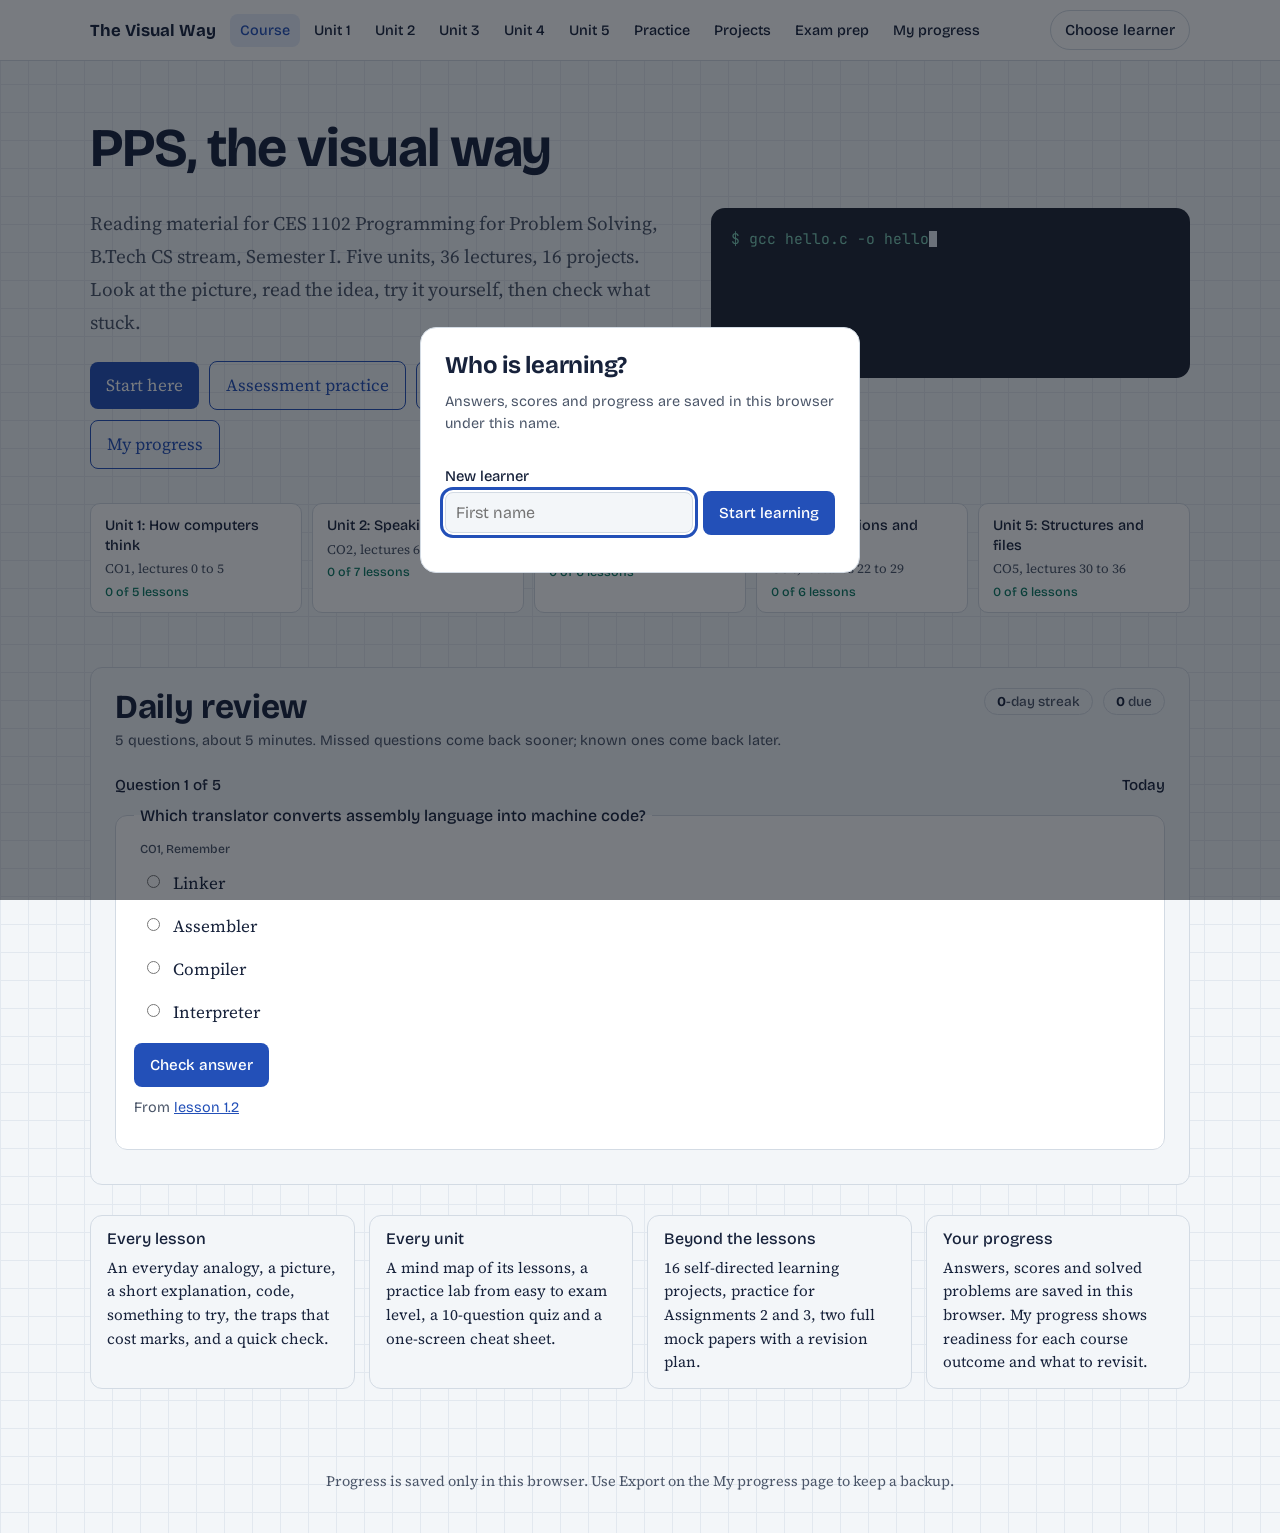
==== commit 5694b8fe: "Phase 1: replayable quizzes, run-code links, daily review - Unit quizzes draw 10 of 23 to 30 questio" ====
--- a/courses/ces1102/index.html
+++ b/courses/ces1102/index.html
@@ -30,10 +30,17 @@
   </div>
 <div class="roadmap" role="list"><a role="listitem" href="unit1.html" data-unit="1">Unit 1: How computers think<span>CO1, lectures 0 to 5</span><span class="prog"></span></a><a role="listitem" href="unit2.html" data-unit="2">Unit 2: Speaking C<span>CO2, lectures 6 to 13</span><span class="prog"></span></a><a role="listitem" href="unit3.html" data-unit="3">Unit 3: Arrays and strings<span>CO3, lectures 14 to 21</span><span class="prog"></span></a><a role="listitem" href="unit4.html" data-unit="4">Unit 4: Functions and pointers<span>CO4, lectures 22 to 29</span><span class="prog"></span></a><a role="listitem" href="unit5.html" data-unit="5">Unit 5: Structures and files<span>CO5, lectures 30 to 36</span><span class="prog"></span></a></div>
 </header>
+<section class="wrap daily"><div class="panel" id="daily" aria-live="polite"></div></section>
 <div class="wrap" style="padding-bottom:60px"><div class="cheat"><div><h3>Every lesson</h3>An everyday analogy, a picture, a short explanation, code, something to try, the traps that cost marks, and a quick check.</div><div><h3>Every unit</h3>A mind map of its lessons, a practice lab from easy to exam level, a 10-question quiz and a one-screen cheat sheet.</div><div><h3>Beyond the lessons</h3>16 self-directed learning projects, practice for Assignments 2 and 3, two full mock papers with a revision plan.</div><div><h3>Your progress</h3>Answers, scores and solved problems are saved in this browser. My progress shows readiness for each course outcome and what to revisit.</div></div></div>
 <footer>Progress is saved only in this browser. Use Export on the My progress page to keep a backup.</footer>
 <script src="../../assets/engine.js"></script>
 <script src="course.js"></script>
+<script src="data/unit1.js"></script>
+<script src="data/unit2.js"></script>
+<script src="data/unit3.js"></script>
+<script src="data/unit4.js"></script>
+<script src="data/unit5.js"></script>
+<script src="data/tags.js"></script>
 <script>initPage();</script>
 </body>
 </html>
--- a/assets/style.css
+++ b/assets/style.css
@@ -398,3 +398,22 @@
 @media print{.exam-timer,.sdlfilter{display:none !important}}
 
 @media (min-width:961px){.unitnav{flex-wrap:wrap;overflow:visible}}
+
+.cobox{border:1px solid var(--blue);background:var(--blue-tint);border-radius:12px;padding:12px 18px;margin:8px 0 16px}
+.cobox-h{display:flex;gap:10px;align-items:center;font:600 .9rem var(--head);color:var(--blue)}
+.cobox p{margin:8px 0 0;max-width:none;font-size:1.02rem}
+.cobox p.small{margin-top:6px;font:400 .84rem/1.5 var(--head);color:var(--soft)}
+
+/* ---------- run links and daily review ---------- */
+.runlink{display:inline-flex;align-items:center;gap:6px;margin:-6px 0 14px;font:500 .85rem var(--head);color:var(--blue);text-decoration:none;border:1.5px solid var(--line);border-radius:20px;padding:4px 12px}
+.runlink::before{content:"";width:0;height:0;border-left:7px solid currentColor;border-top:4.5px solid transparent;border-bottom:4.5px solid transparent}
+.runlink:hover,.runlink:focus-visible{border-color:var(--blue);background:var(--blue-tint)}
+.daily{margin:8px auto 30px}
+.daily .panel{padding:20px 24px}
+.dr-head{display:flex;gap:16px;justify-content:space-between;align-items:flex-start;flex-wrap:wrap;margin-bottom:10px}
+.dr-head h2{margin:0 0 4px}
+.dr-stats{display:flex;gap:10px}
+.dr-stats span{font:500 .85rem var(--head);color:var(--soft);border:1.5px solid var(--line);border-radius:20px;padding:4px 12px;white-space:nowrap}
+.dr-stats b{color:var(--ink)}
+.dr-done p{margin:6px 0}
+@media print{.runlink{display:none}}
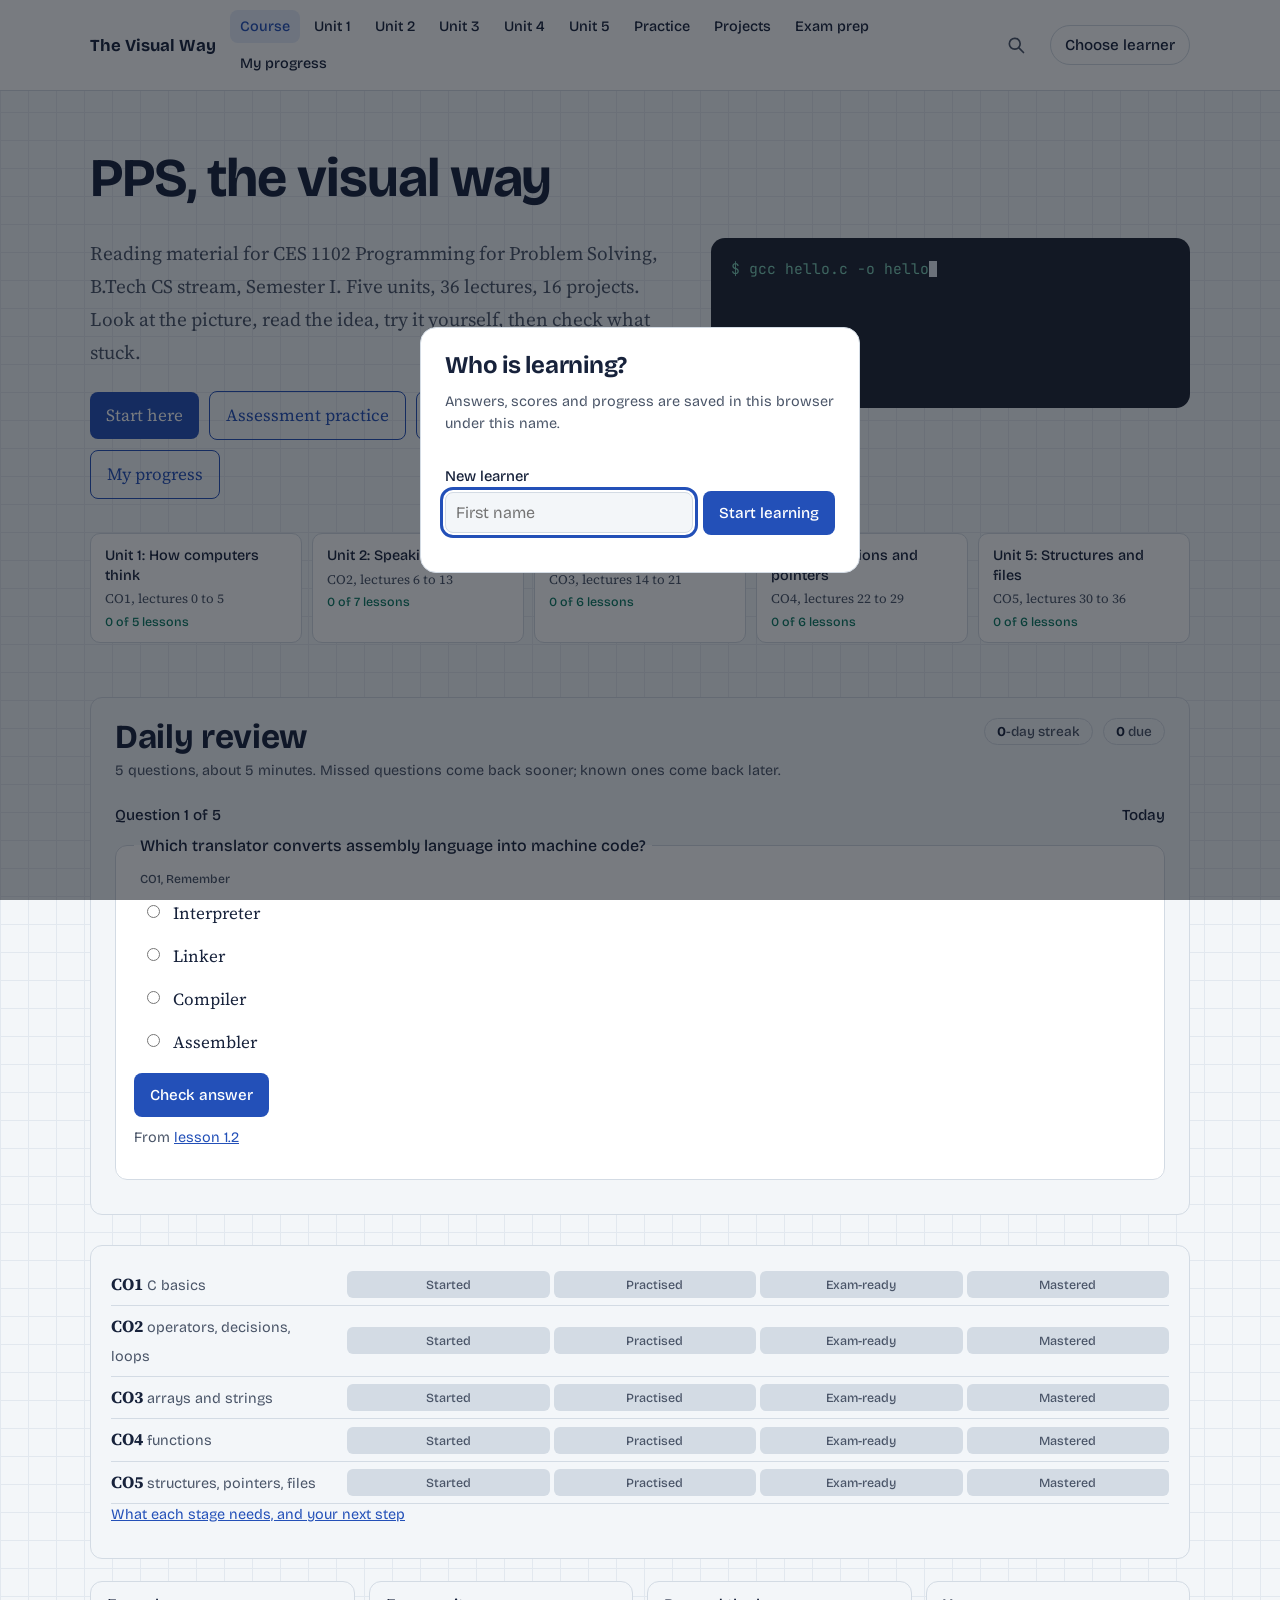
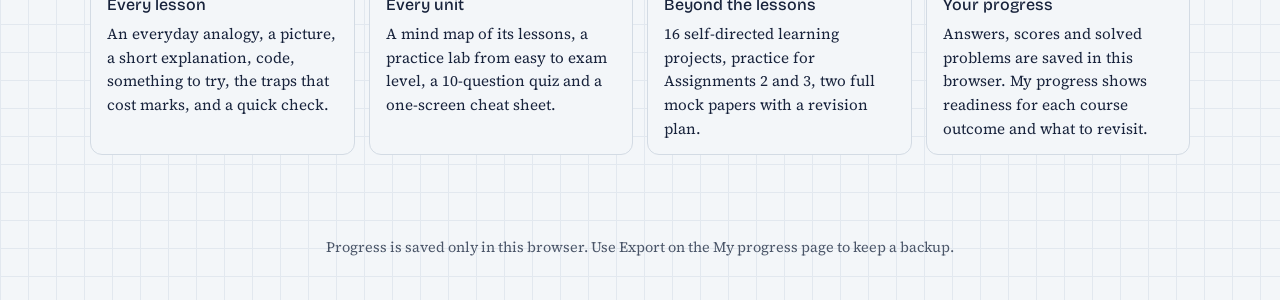
==== commit 26f1cc90: "Phase 2: deeper pointers and recursion, drills, mastery map, search - Lesson 4.3: pointer expression" ====
--- a/courses/ces1102/index.html
+++ b/courses/ces1102/index.html
@@ -18,8 +18,9 @@
 <link rel="stylesheet" href="../../assets/style.css">
 </head>
 <body data-page="course" data-course="ces1102" data-root="../../">
-<header class="topbar"><div class="topbar-in"><a class="brand" href="../../index.html">The Visual Way</a><nav class="unitnav" aria-label="Course"><a href="index.html" aria-current="page">Course</a><a href="unit1.html">Unit 1</a><a href="unit2.html">Unit 2</a><a href="unit3.html">Unit 3</a><a href="unit4.html">Unit 4</a><a href="unit5.html">Unit 5</a><a href="practice.html">Practice</a><a href="sdl.html">Projects</a><a href="exam.html">Exam prep</a><a href="progress.html">My progress</a></nav><button class="learner-chip" type="button">Choose learner</button></div></header>
-<header class="hero wrap">
+<header class="topbar"><div class="topbar-in"><a class="brand" href="../../index.html">The Visual Way</a><nav class="unitnav" aria-label="Course"><a href="index.html" aria-current="page">Course</a><a href="unit1.html">Unit 1</a><a href="unit2.html">Unit 2</a><a href="unit3.html">Unit 3</a><a href="unit4.html">Unit 4</a><a href="unit5.html">Unit 5</a><a href="practice.html">Practice</a><a href="sdl.html">Projects</a><a href="exam.html">Exam prep</a><a href="progress.html">My progress</a></nav><a class="searchlink" href="search.html" aria-label="Search the course" title="Search"><svg viewBox="0 0 24 24" width="20" height="20" aria-hidden="true"><circle cx="10.5" cy="10.5" r="6.5" fill="none" stroke="currentColor" stroke-width="2"/><path d="M15.5 15.5 21 21" stroke="currentColor" stroke-width="2" stroke-linecap="round"/></svg></a><button class="learner-chip" type="button">Choose learner</button></div></header>
+<main>
+<section class="hero wrap">
   <div class="hero-grid">
     <div>
       <h1>PPS, the visual way</h1>
@@ -28,10 +29,12 @@
     </div>
     <div class="term" aria-label="Terminal compiling and running a first C program" role="img"><div id="termtext"></div></div>
   </div>
-<div class="roadmap" role="list"><a role="listitem" href="unit1.html" data-unit="1">Unit 1: How computers think<span>CO1, lectures 0 to 5</span><span class="prog"></span></a><a role="listitem" href="unit2.html" data-unit="2">Unit 2: Speaking C<span>CO2, lectures 6 to 13</span><span class="prog"></span></a><a role="listitem" href="unit3.html" data-unit="3">Unit 3: Arrays and strings<span>CO3, lectures 14 to 21</span><span class="prog"></span></a><a role="listitem" href="unit4.html" data-unit="4">Unit 4: Functions and pointers<span>CO4, lectures 22 to 29</span><span class="prog"></span></a><a role="listitem" href="unit5.html" data-unit="5">Unit 5: Structures and files<span>CO5, lectures 30 to 36</span><span class="prog"></span></a></div>
-</header>
+<div class="roadmap"><a href="unit1.html" data-unit="1">Unit 1: How computers think<span>CO1, lectures 0 to 5</span><span class="prog"></span></a><a href="unit2.html" data-unit="2">Unit 2: Speaking C<span>CO2, lectures 6 to 13</span><span class="prog"></span></a><a href="unit3.html" data-unit="3">Unit 3: Arrays and strings<span>CO3, lectures 14 to 21</span><span class="prog"></span></a><a href="unit4.html" data-unit="4">Unit 4: Functions and pointers<span>CO4, lectures 22 to 29</span><span class="prog"></span></a><a href="unit5.html" data-unit="5">Unit 5: Structures and files<span>CO5, lectures 30 to 36</span><span class="prog"></span></a></div>
+</section>
 <section class="wrap daily"><div class="panel" id="daily" aria-live="polite"></div></section>
+<section class="wrap"><div class="panel" id="mastery"><h2>Mastery map</h2></div></section>
 <div class="wrap" style="padding-bottom:60px"><div class="cheat"><div><h3>Every lesson</h3>An everyday analogy, a picture, a short explanation, code, something to try, the traps that cost marks, and a quick check.</div><div><h3>Every unit</h3>A mind map of its lessons, a practice lab from easy to exam level, a 10-question quiz and a one-screen cheat sheet.</div><div><h3>Beyond the lessons</h3>16 self-directed learning projects, practice for Assignments 2 and 3, two full mock papers with a revision plan.</div><div><h3>Your progress</h3>Answers, scores and solved problems are saved in this browser. My progress shows readiness for each course outcome and what to revisit.</div></div></div>
+</main>
 <footer>Progress is saved only in this browser. Use Export on the My progress page to keep a backup.</footer>
 <script src="../../assets/engine.js"></script>
 <script src="course.js"></script>
--- a/assets/style.css
+++ b/assets/style.css
@@ -417,3 +417,70 @@
 .dr-stats b{color:var(--ink)}
 .dr-done p{margin:6px 0}
 @media print{.runlink{display:none}}
+
+/* ---------- Phase 2: search, drills, mastery, new widgets, accessibility ---------- */
+.sr-only{position:absolute;width:1px;height:1px;padding:0;margin:-1px;overflow:hidden;clip:rect(0,0,0,0);white-space:nowrap;border:0}
+.intro h1.unit-title{font-size:clamp(1.6rem,3.2vw,2.1rem);letter-spacing:-.01em}
+.cheat h2.h3{font-size:1rem;letter-spacing:0;margin:0 0 .5em}
+.tr-code .ln.cur .kw{color:#b9cdff}
+.searchlink{display:inline-flex;align-items:center;justify-content:center;width:40px;height:40px;border-radius:50%;color:var(--soft);flex:none}
+.searchlink:hover,.searchlink[aria-current]{color:var(--blue);background:var(--blue-tint)}
+.search-in{width:100%;font:400 1.1rem var(--head);padding:14px 16px;border:1.5px solid var(--line);border-radius:12px;background:var(--card);color:var(--ink);margin:6px 0 16px}
+.search-in:focus{outline:2px solid var(--blue);outline-offset:1px}
+.sr-hit{display:block;text-decoration:none;color:var(--ink);border:1px solid var(--line);border-radius:12px;padding:12px 16px;margin:10px 0;background:var(--card)}
+.sr-hit:hover{border-color:var(--blue)}
+.sr-g{display:block;font:500 .78rem var(--head);color:var(--soft);margin-bottom:2px}
+.sr-x{display:block;font-size:.92rem;color:var(--soft);margin-top:4px}
+.jump a{white-space:nowrap}
+.sp-bar{display:flex;gap:18px;align-items:center;flex-wrap:wrap;font:500 .95rem var(--head);margin-bottom:10px}
+.sp-time{font:700 1.3rem var(--mono);color:var(--blue);min-width:4ch}
+.sp-time.warn{color:var(--bad)}
+.sp-q{font:600 1rem var(--head);margin:10px 0 8px}
+.sp-opts{display:grid;grid-template-columns:repeat(2,minmax(0,1fr));gap:10px}
+.sp-opt{font:500 1rem var(--mono);padding:12px;border:1.5px solid var(--line);border-radius:10px;background:var(--card);color:var(--ink);cursor:pointer;min-height:48px;text-align:left}
+.sp-opt:hover:not(:disabled){border-color:var(--blue)}
+.sp-opt.right{border-color:var(--good);background:var(--good-tint)}
+.sp-opt.wrong{border-color:var(--bad);background:var(--bad-tint, #fde8e8)}
+.sp-fb p{margin:12px 0 8px}
+.sp-result{margin:10px 0 14px}
+.bh-levels{margin:8px 0 12px;flex-wrap:wrap}
+.bh-code{border-radius:10px;overflow:hidden;background:#1e2433;padding:8px 0;margin:8px 0}
+.bh-line{display:flex;gap:12px;width:100%;text-align:left;background:none;border:0;color:#e6e9f0;font:400 .9rem/1.6 var(--mono);padding:1px 14px;cursor:pointer;white-space:pre}
+.bh-line:hover:not(:disabled),.bh-line:focus-visible{background:rgba(255,255,255,.08)}
+.bh-line.bad{background:rgba(255,99,99,.22)}
+.bh-line .ln-no{color:#8a93a6;min-width:2ch;text-align:right}
+.bh-line code{background:none;color:inherit;padding:0;font:inherit}
+.bh-fb p.ok{color:var(--good)}.bh-fb p.no{color:var(--bad)}
+.bh-diff{font:400 .9rem var(--mono);border:1px solid var(--line);border-radius:8px;overflow:hidden;margin:6px 0 12px}
+.bh-diff div{padding:4px 12px;white-space:pre-wrap}
+.bh-diff .del{background:rgba(220,60,60,.10);text-decoration:line-through}
+.bh-diff .add{background:rgba(30,160,90,.12)}
+.mastery .ms-row{display:grid;grid-template-columns:minmax(150px,220px) 1fr;gap:6px 16px;align-items:center;padding:10px 0;border-bottom:1px solid var(--line)}
+.mastery .ms-co{text-decoration:none;color:var(--ink)}
+.ms-steps{display:grid;grid-template-columns:repeat(4,1fr);gap:4px}
+.ms-step{font:500 .78rem var(--head);text-align:center;padding:6px 4px;border-radius:6px;background:var(--line);color:var(--soft)}
+.ms-step.on{background:var(--blue);color:#fff}
+.ms-next{grid-column:2;margin:0}
+.mastery.compact .ms-row{padding:6px 0}
+.steps3 li{margin-bottom:6px}
+.pp-btns{flex-wrap:wrap;gap:8px}
+.pp-btns code{background:none;padding:0}
+.pp-mem{display:flex;gap:16px;flex-wrap:wrap;margin:14px 0}
+.pp-var{border:1.5px solid var(--line);border-radius:10px;padding:10px 14px;min-width:120px;text-align:center}
+.pp-var .box{font:600 1.2rem var(--mono);margin:4px 0}
+.pp-var.tgt{border-color:var(--blue);background:var(--blue-tint)}
+.pp-var.ptr{border-style:dashed}
+.pp-name{font:600 .9rem var(--mono)}
+.stepnote.bad{color:var(--bad);font-weight:600}
+.a2-grid{display:inline-grid;gap:4px;margin:12px 0}
+.a2-row{display:flex;gap:4px;align-items:center;padding:3px;border-radius:8px}
+.a2-row.on{background:var(--blue-tint)}
+.a2-rl{font:500 .8rem var(--mono);color:var(--soft);width:44px}
+.a2-cell{width:40px;height:34px;display:inline-flex;align-items:center;justify-content:center;border:1.5px solid var(--line);border-radius:6px;font:600 .9rem var(--mono);background:var(--card)}
+.a2-cell.hot{border-color:var(--blue);background:var(--blue);color:#fff}
+.a2-mem{display:flex;flex-wrap:wrap;gap:4px;margin:6px 0 12px}
+.a2-mem .cell{min-width:46px}
+.a2-mem .cell .box{min-width:40px}
+.a2-mem .cell .idx{font-size:.66rem}
+.a2-mem .cell.row .box{background:var(--blue-tint)}
+@media (max-width:640px){.sp-opts{grid-template-columns:1fr}.mastery .ms-row{grid-template-columns:1fr}.ms-next{grid-column:1}}
